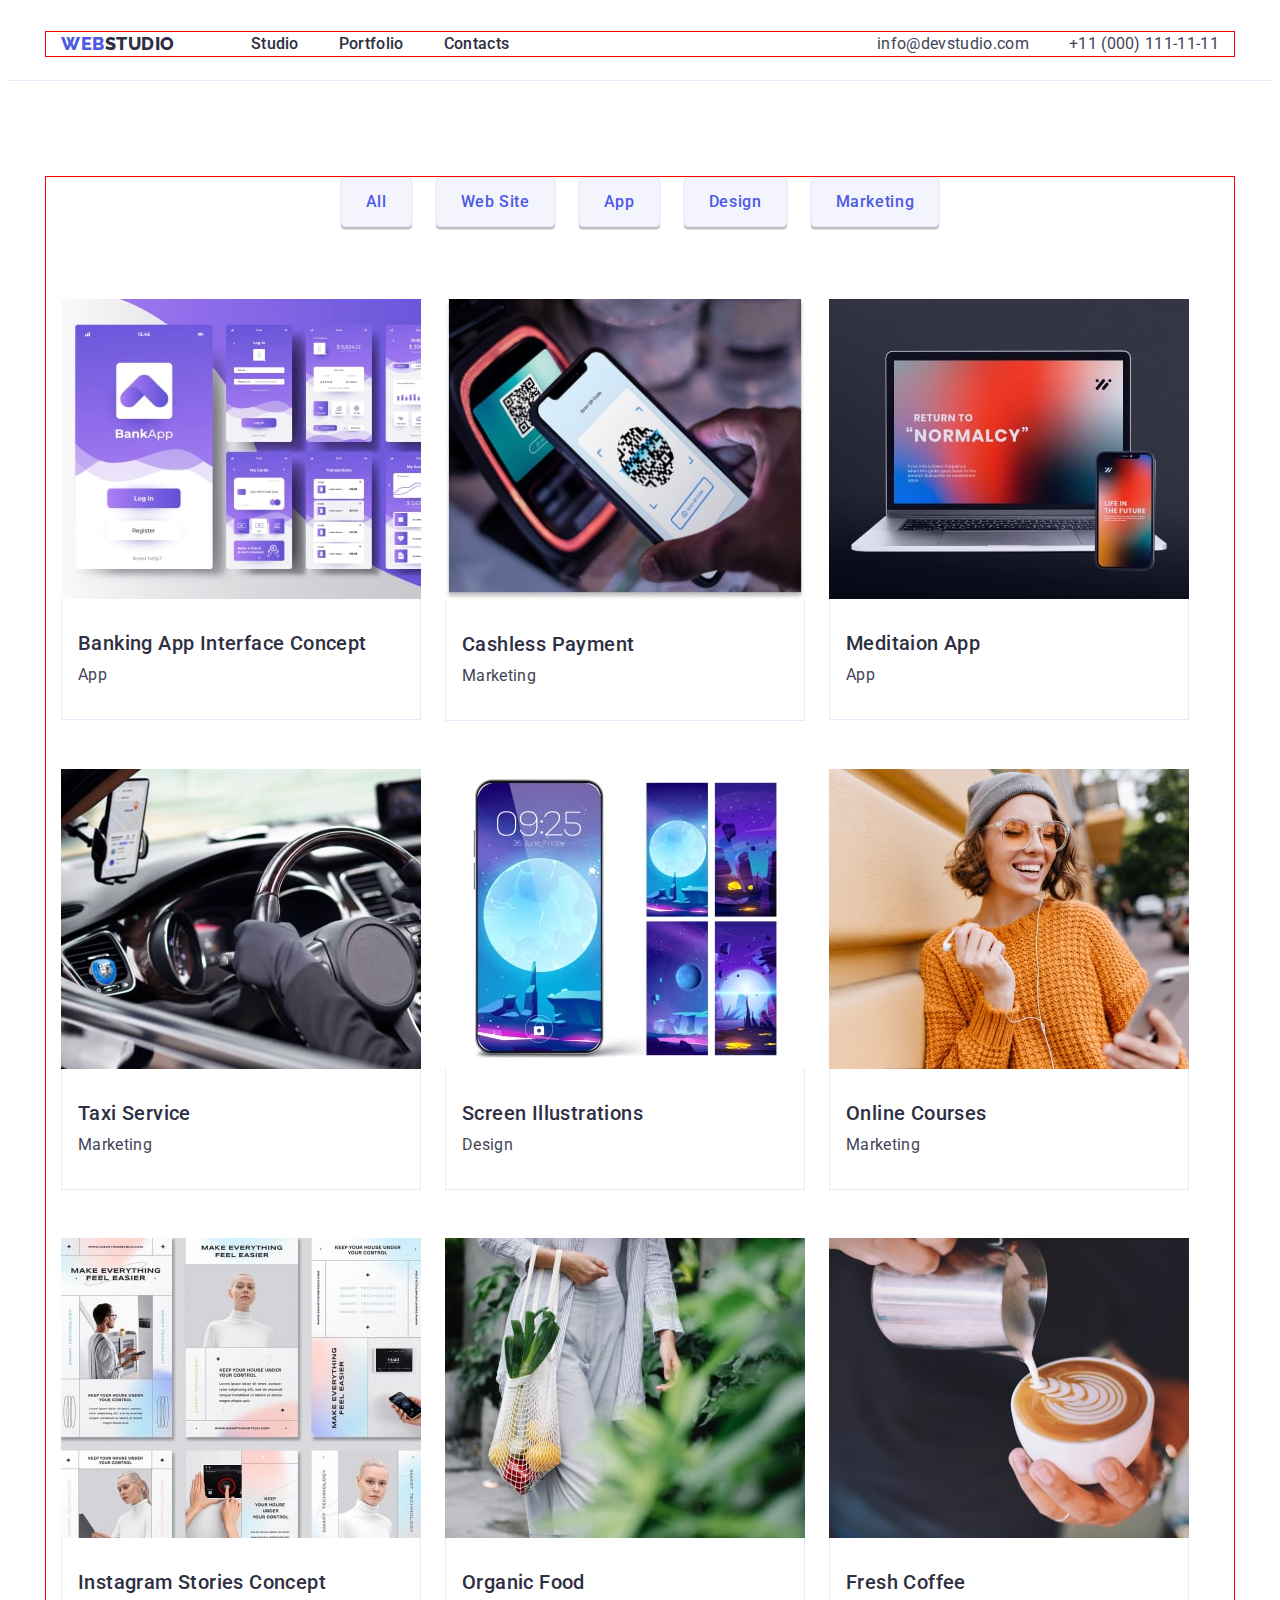
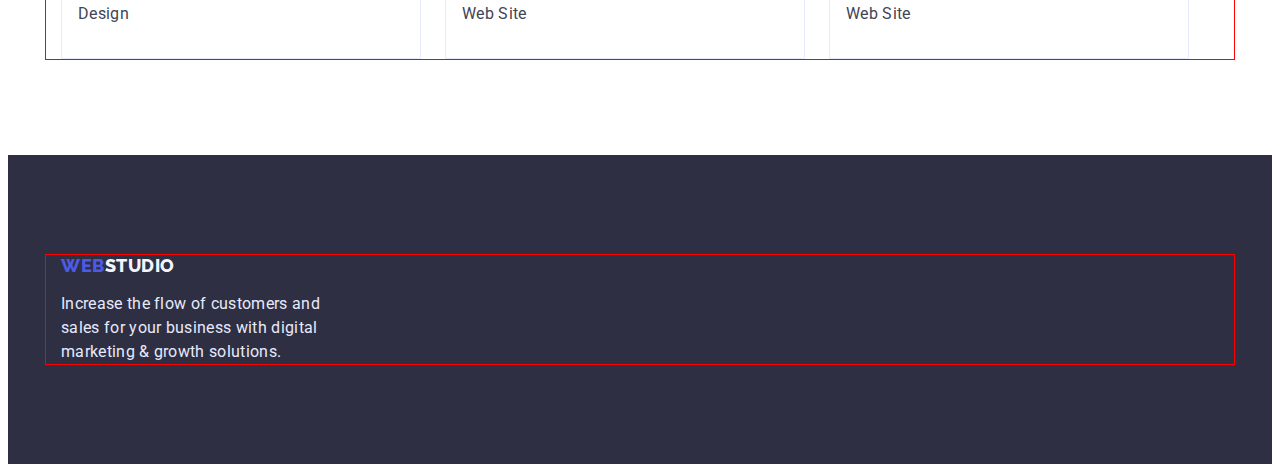
==== portfolio.html @ 4e58a126 "Initial commit" ====
<!DOCTYPE html>
<html lang="en">
	<head>
		<meta charset="UTF-8" />
		<meta http-equiv="X-UA-Compatible" content="IE=edge" />
		<meta name="viewport" content="width=device-width, initial-scale=1.0" />
		<title>Portfolio</title>
		<link rel="preconnect" href="https://fonts.googleapis.com" />
		<link rel="preconnect" href="https://fonts.gstatic.com" crossorigin />
		<link
			href="https://fonts.googleapis.com/css2?family=Raleway:wght@800&family=Roboto:wght@400;500;700;900&display=swap"
			rel="stylesheet"
		/>
		<link
			rel="stylesheet"
			href="https://cdnjs.cloudflare.com/ajax/libs/modern-normalize/1.1.0/modern-normalize.min.css"
			integrity="sha512-wpPYUAdjBVSE4KJnH1VR1HeZfpl1ub8YT/NKx4PuQ5NmX2tKuGu6U/JRp5y+Y8XG2tV+wKQpNHVUX03MfMFn9Q=="
			crossorigin="anonymous"
			referrerpolicy="no-referrer"
		/>
		<link rel="stylesheet" href="./css/styles.css" />
	</head>
	<body>
		<header class="header">
			<div class="container header-container">
				<nav class="header-navigation">
					<a href="./index.html" class="header-logo link"><span> Web</span>Studio</a>
					<ul class="header-list list">
						<li class="header-item"><a href="" class="header-item-link link heading">Studio</a></li>
						<li class="header-item"><a href="./portfolio.html" class="header-item-link link heading">Portfolio</a></li>
						<li class="header-item"><a href="" class="header-item-link link heading">Contacts</a></li>
					</ul>
				</nav>
				<address class="header-address">
					<ul class="header-list list">
						<li class="header-item">
							<a href="mailto:info@devstudio.com" class="header-link link heading">info@devstudio.com</a>
						</li>
						<li class="header-item">
							<a href="tel:+110001111111" class="header-link link heading">+11 (000) 111-11-11</a>
						</li>
					</ul>
				</address>
			</div>
		</header>

		<main>
			<!--Hero and portfolio section-->
			<h1 class="visually-hidden">Advantages</h1>
			<section class="control">
				<div class="container">
					<ul class="control-list list">
						<li class="control-item"><button type="button" class="control-item-btn btn">All</button></li>
						<li class="control-item"><button type="button" class="control-item-btn btn">Web Site</button></li>
						<li class="control-item"><button type="button" class="control-item-btn btn">App</button></li>
						<li class="control-item"><button type="button" class="control-item-btn btn">Design</button></li>
						<li class="control-item"><button type="button" class="control-item-btn btn">Marketing</button></li>
					</ul>

					<ul class="portfolio-list list">
						<li class="portfolio-item">
							<a href="" class="portfolio-item-link link">
								<img
									src="./images/portfolio-images-1.jpg"
									alt="Banking App Interface Concept"
									width="360"
									height="300"
								/>
								<div class="portfolio-item-container">
									<h2 class="portfolio-item-subtitle subtitle">Banking App Interface Concept</h2>
									<p class="portfolio-item-description">App</p></div
								>
							</a>
						</li>
						<li class="portfolio-item">
							<a href="" class="portfolio-item-link link">
								<img src="./images/portfolio-images-2.jpg" alt="Cashless Payment" width="360" height="300" />
								<div class="portfolio-item-container">
									<h2 class="portfolio-item-subtitle subtitle">Cashless Payment</h2>
									<p class="portfolio-item-description">Marketing</p></div
								>
							</a>
						</li>
						<li class="portfolio-item">
							<a href="" class="portfolio-item-link link">
								<img src="./images/portfolio-images-3.jpg" alt="Meditaion App" width="360" height="300" />
								<div class="portfolio-item-container">
									<h2 class="portfolio-item-subtitle subtitle">Meditaion App</h2>
									<p class="portfolio-item-description">App</p></div
								>
							</a>
						</li>
						<li class="portfolio-item">
							<a href="" class="portfolio-item-link link">
								<img src="./images/portfolio-images-4.jpg" alt="Taxi Service" width="360" height="300" />
								<div class="portfolio-item-container">
									<h2 class="portfolio-item-subtitle subtitle">Taxi Service</h2>
									<p class="portfolio-item-description">Marketing</p></div
								>
							</a>
						</li>
						<li class="portfolio-item">
							<a href="" class="portfolio-item-link link">
								<img src="./images/portfolio-images-5.jpg" alt="Screen Illustrations" width="360" height="300" />
								<div class="portfolio-item-container">
									<h2 class="portfolio-item-subtitle subtitle">Screen Illustrations</h2>
									<p class="portfolio-item-description">Design</p></div
								>
							</a>
						</li>
						<li class="portfolio-item">
							<a href="" class="portfolio-item-link link">
								<img src="./images/portfolio-images-6.jpg" alt="Online Courses" width="360" height="300" />
								<div class="portfolio-item-container">
									<h2 class="portfolio-item-subtitle subtitle">Online Courses</h2>
									<p class="portfolio-item-description">Marketing</p></div
								>
							</a>
						</li>
						<li class="portfolio-item">
							<a href="" class="portfolio-item-link link">
								<img src="./images/portfolio-images-7.jpg" alt="Instagram Stories Concept" width:="360" height="300"/>
								<div class="portfolio-item-container">
									<h2 class="portfolio-item-subtitle subtitle">Instagram Stories Concept</h2>
									<p class="portfolio-item-description">Design</p></div
								>
							</a>
						</li>
						<li class="portfolio-item">
							<a href="" class="portfolio-item-link link">
								<img src="./images/portfolio-images-8.jpg" alt="Organic Food" width="360" height="300" />
								<div class="portfolio-item-container">
									<h2 class="portfolio-item-subtitle subtitle">Organic Food</h2>
									<p class="portfolio-item-description">Web Site</p></div
								>
							</a>
						</li>
						<li class="portfolio-item">
							<a href="" class="portfolio-item-link link">
								<img src="./images/portfolio-images-9.jpg" alt="Fresh Coffee" width="360" height="300" />
								<div class="portfolio-item-container">
									<h2 class="portfolio-item-subtitle subtitle">Fresh Coffee</h2>
									<p class="portfolio-item-description">Web Site</p></div
								>
							</a>
						</li>
					</ul>
				</div>
			</section>
			<!--/Hero and portfolio section-->
		</main>
		<footer class="footer">
			<div class="container">
				<a href="./index.html" class="footer-logo link"><span>Web</span>Studio</a>
				<p class="footer-text">
					Increase the flow of customers and sales for your business with digital marketing & growth solutions.
				</p>
			</div>
		</footer>
	</body>
</html>
---- css/styles.css ----
:root {
	--hero-color: #ffffff;
	--main-title-color: #2e2f42;
	--main-description-color: #434455;
	--accent-color: #4d5ae5;
	--hover-focus-color: #404bbf;
	--background-color-1: #2e2f42;
	--background-color-2: #f4f4fd;
	--footer-text: #e7e9fc;
	--secondary-font: "Raleway", sans-serif;
	--margin-subtitle: 8px;
	--margin-title: 72px;
}
h1,
h2,
h3,
h4,
h5,
h6,
p {
	margin: 0;
}
ul {
	margin: 0;
	padding: 0;
}
img {
	display: block;
	max-width: 100%;
	height: auto;
}
body {
	font-family: "Roboto", sans-serif;
	color: var(--main-description-color);
}
.container {
	width: 1158px;
	margin: 0 auto;
	outline: 1px solid red;
	padding-left: 15px;
	padding-right: 15px;
}
.list {
	list-style: none;
}
.link {
	text-decoration: none;
}
.btn {
	font-family: inherit;
	font-weight: 500;
	font-size: 16px;
	line-height: 1.5;
	letter-spacing: 0.04em;
	cursor: pointer;
}
.control-item-btn:hover,
.control-item-btn:focus {
	color: var(--hero-color);
	background-color: var(--hover-focus-color);
	border: 1px solid var(--hover-focus-color);
}
.heading:hover,
.heading:focus {
	color: var(--hover-focus-color);
}
.header {
	padding: 24px 0;
	border-bottom: 1px solid var(--footer-text);
}
.header-container {
	display: flex;
	align-items: center;
}
.header-navigation {
	display: flex;
	align-items: center;
}
.header-logo {
	font-family: "Raleway", sans-serif;
	font-weight: 800;
	font-size: 18px;
	line-height: 1.33;
	letter-spacing: 0.03em;
	text-transform: uppercase;
	color: var(--main-title-color);
	margin-right: 76px;
}
.header-logo span {
	color: var(--accent-color);
}
.header-list {
	display: flex;
	gap: 40px;
}
.header-item {
}
.header-item-link {
	font-weight: 500;
	font-size: 16px;
	line-height: 1.5;
	letter-spacing: 0.02em;
	color: var(--main-title-color);
}
.header-address {
	margin-left: auto;
}
.header-link {
	font-style: normal;
	font-size: 16px;
	line-height: 1.5;
	letter-spacing: 0.02em;
	color: var(--main-description-color);
}
.title {
	font-weight: 700;
	font-size: 36px;
	line-height: 1.11;
	letter-spacing: 0.02em;
	text-transform: capitalize;
}
.subtitle {
	font-weight: 500;
	font-size: 20px;
	line-height: 1.2;
	letter-spacing: 0.02em;
}

.visually-hidden {
	position: absolute;
	width: 1px;
	height: 1px;
	margin: -1px;
	border: 0;
	padding: 0;
	white-space: nowrap;
	clip-path: inset(100%);
	clip: rect(0 0 0 0);
	overflow: hidden;
}

/* <!--Hero section--> */
.hero {
	background: var(--background-color-1);
	padding-top: 188px;
	padding-bottom: 188px;
	text-align: center;
}

.hero-subject {
	font-weight: 700;
	font-size: 56px;
	line-height: 1.07;
	letter-spacing: 0.02em;
	color: var(--hero-color);
	margin-bottom: 48px;
	width: 496px;
	margin-right: auto;
	margin-left: auto;
}
.hero-btn {
	color: var(--hero-color);
	background: var(--accent-color);
	border: none;
	box-shadow: 0px 4px 4px rgba(0, 0, 0, 0.15);
	border-radius: 4px;
	padding: 16px 32px;
	gap: 10px;
}

.hero-btn:hover,
.hero-btn:focus {
	background: var(--hover-focus-color);
}

/* <!--/Hero section--> */

/* <!--Section Advantages--> */
.advantages {
	padding: 120px 0;
}

.advantages-list {
	display: flex;
	flex-wrap: wrap;
	gap: 24px;
	padding: 0;
	list-style: none;
}

.advantages-item {
	flex-basis: calc((100% - 72px) / 4);
}

.advantages-item-subtitle {
	color: var(--main-title-color);
	margin-bottom: var(--margin-subtitle);
}
.advantages-item-description {
	font-size: 16px;
	line-height: 1.5;
	letter-spacing: 0.02em;
}
/* <!--/Section Advantages--> */

/* <!--We doing section--> */
.doing {
	padding-bottom: 120px;
}

.doing-title {
	color: var(--main-title-color);
	margin-bottom: var(--margin-title);
	text-align: center;
}
.doing-list {
	display: flex;
	align-items: center;
	gap: 24px;
}
.doing-item {
}
/* <!--/We doing section--> */

/* <!--Team section--> */
.team {
	background: var(--background-color-2);
	padding: 120px 0;
}

.team-title {
	color: var(--main-title-color);
	margin-bottom: var(--margin-title);
	text-align: center;
}
.team-list {
	display: flex;
	align-items: center;
	gap: 24px;
}
.team-item {
	background: #ffffff;
	box-shadow: 0px 1px 6px rgba(46, 47, 66, 0.08), 0px 1px 1px rgba(46, 47, 66, 0.16), 0px 2px 1px rgba(46, 47, 66, 0.08);
	border-radius: 0px 0px 4px 4px;
	text-align: center;
}
.team-item-container {
	padding: 32px 0;
}
.team-item-subtitle {
	color: var(--main-title-color);
	margin-bottom: var(--margin-subtitle);
}
.team-item-description {
	font-size: 16px;
	line-height: 1.5;
	letter-spacing: 0.02em;
}
/* <!--/Team section--> */
.footer {
	background: var(--background-color-1);
	padding: 100px 0;
}

.footer-logo {
	font-family: "Raleway", sans-serif;
	font-weight: 800;
	font-size: 18px;
	line-height: 1.17;
	letter-spacing: 0.03em;
	text-transform: uppercase;
	color: var(--background-color-2);
}

.footer-logo span {
	color: var(--accent-color);
}
.footer-text {
	font-size: 16px;
	line-height: 1.5;
	letter-spacing: 0.02em;
	color: var(--footer-text);
	width: 264px;
	margin-top: 16px;
}

/* <!--Hero and portfolio section-->*/
.control {
	padding: 96px 0;
}

.control-list {
	display: flex;
	justify-content: center;
	flex-wrap: wrap;
	align-items: center;
	gap: 24px;
	margin-bottom: var(--margin-title);
}
.control-item {
}
.control-item-btn {
	color: var(--accent-color);
	background: var(--background-color-2);
	border: 1px solid var(--footer-text);
	padding: 12px 24px;
	border-radius: 4px;
	box-shadow: 0px 3px 1px rgba(0, 0, 0, 0.1), 0px 2px 1px rgba(0, 0, 0, 0.08), 0px 2px 2px rgba(0, 0, 0, 0.12);
}

.portfolio-list {
	display: flex;
	flex-wrap: wrap;
}

.portfolio-item {
	margin-right: 24px;
	margin-bottom: 48px;
	width: 360px;
}
.portfolio-item:nth-child(3n) {
	margin-right: 0;
}
.portfolio-item:nth-last-child(-n + 3) {
	margin-bottom: 0;
}
.portfolio-item-link {
}
.portfolio-item-container {
	border: 1px solid var(--footer-text);
	border-top: none;
	padding: 32px 16px;
}
.portfolio-item-subtitle {
	color: var(--main-title-color);
	margin-bottom: var(--margin-subtitle);
}
.portfolio-item-description {
	font-size: 16px;
	line-height: 1.5;
	letter-spacing: 0.02em;
	color: var(--main-description-color);
}
/* <!--/Hero and portfolio section--> */
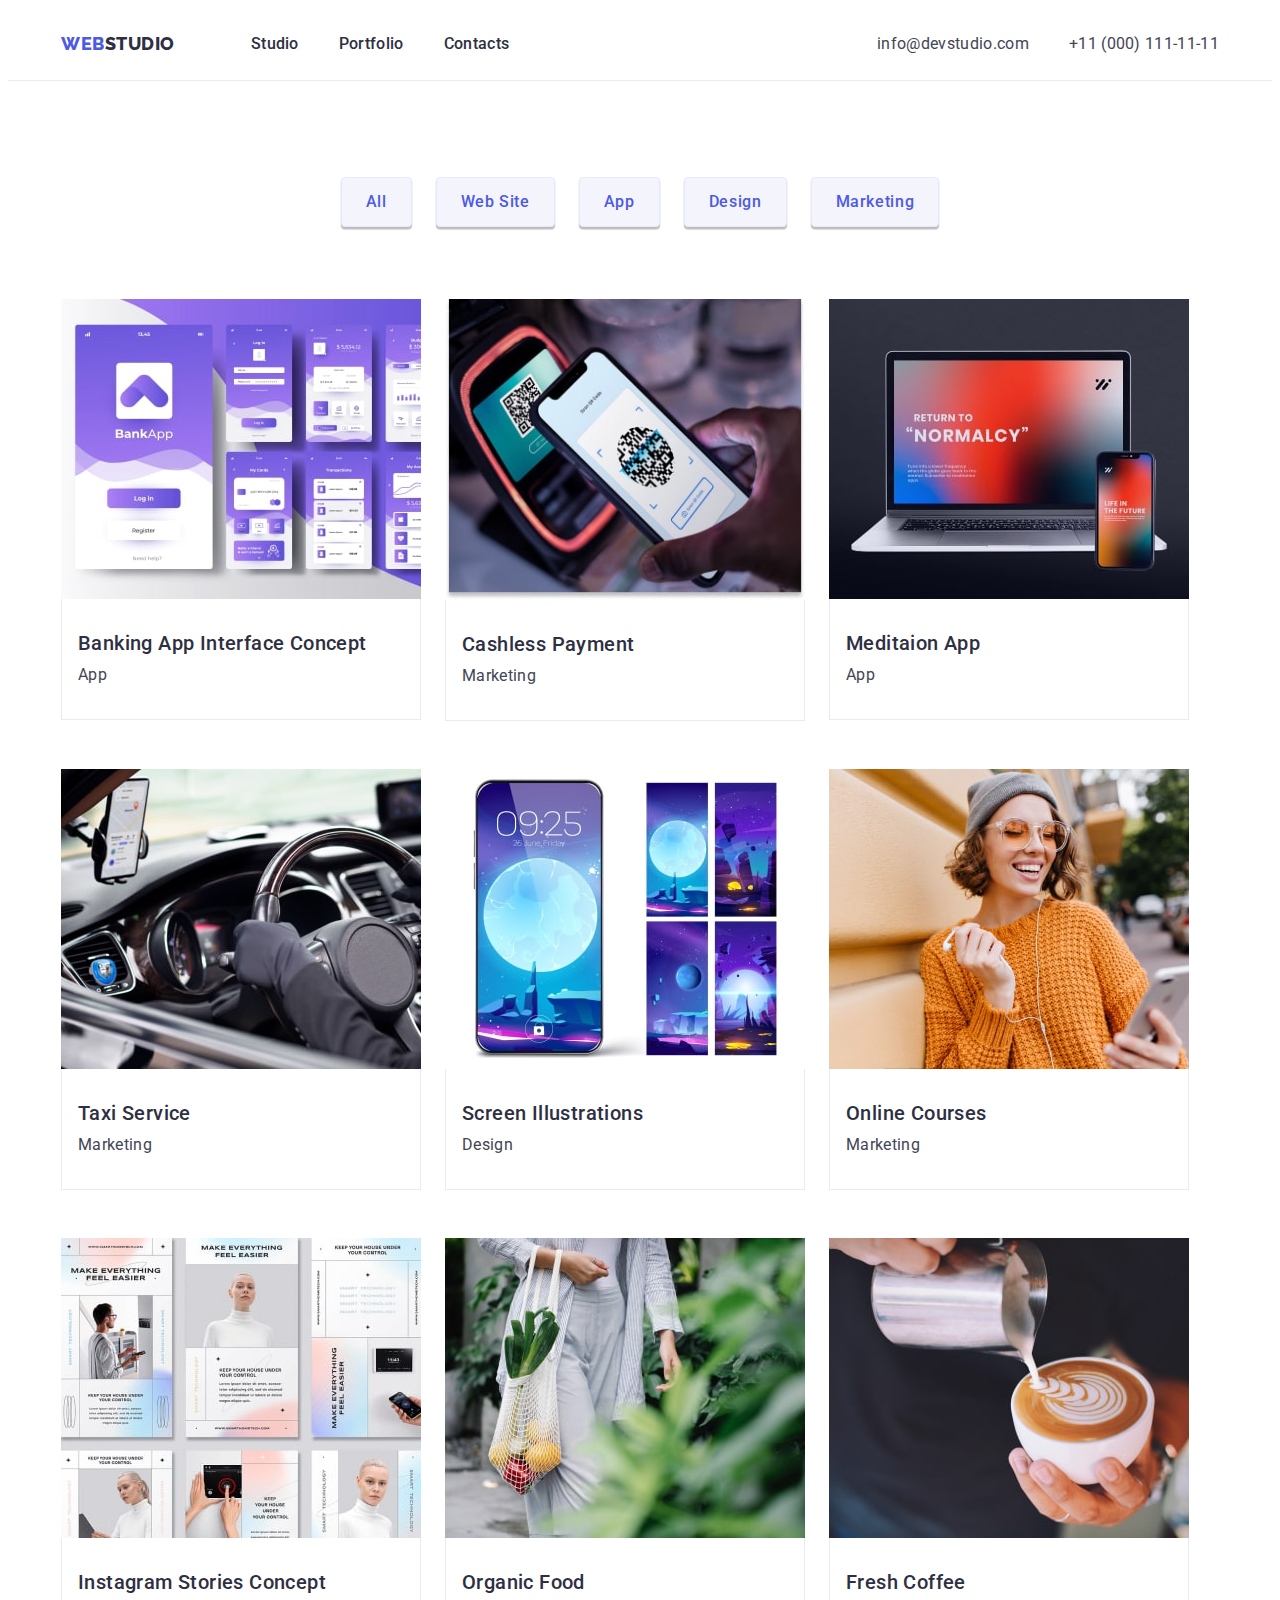
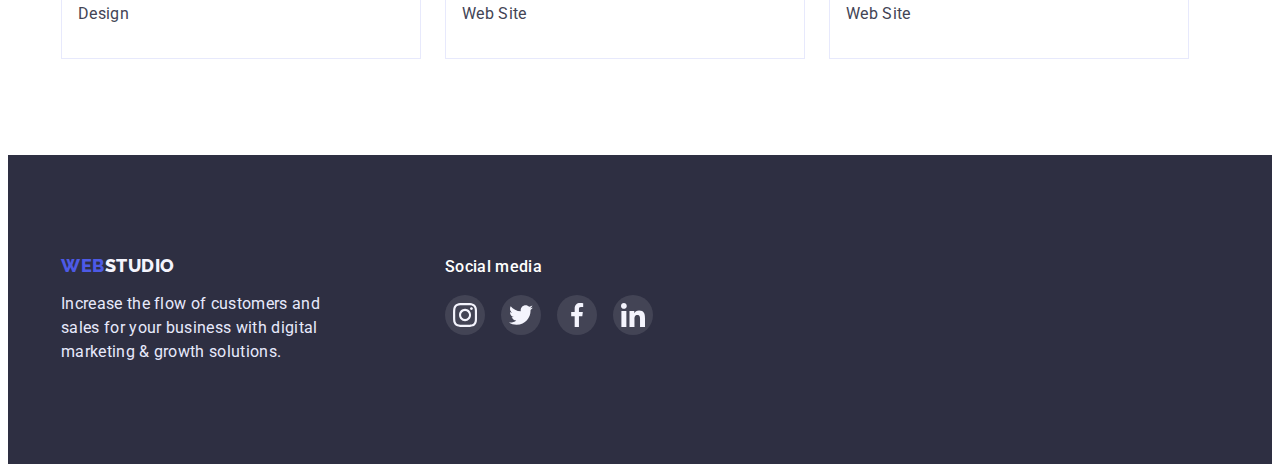
==== commit cfed8b45: "Added icons to webstudio and shadow to portfolio" ====
--- a/portfolio.html
+++ b/portfolio.html
@@ -150,11 +150,42 @@
 			<!--/Hero and portfolio section-->
 		</main>
 		<footer class="footer">
-			<div class="container">
-				<a href="./index.html" class="footer-logo link"><span>Web</span>Studio</a>
-				<p class="footer-text">
-					Increase the flow of customers and sales for your business with digital marketing & growth solutions.
-				</p>
+			<div class="container footer-container">
+				<div class="logo-container">
+					<a href="./index.html" class="footer-logo link"><span>Web</span>Studio</a>
+					<p class="footer-text">
+						Increase the flow of customers and sales for your business with digital marketing & growth solutions.
+					</p>
+				</div>
+				<div class="social-media">
+					<h3 class="footer-subject">Social media</h3>
+					<ul class="footer-list list">
+						<li class="footer-item"
+							><a href="" class="footer-link link">
+								<svg class="footer-icon" width="24" height="24">
+									<use href="./images/social-icons.svg#icon-instagram"></use>
+								</svg> </a
+						></li>
+						<li class="footer-item"
+							><a href="" class="footer-link link">
+								<svg class="footer-icon" width="24" height="24">
+									<use href="./images/social-icons.svg#icon-twitter"></use>
+								</svg> </a
+						></li>
+						<li class="footer-item"
+							><a href="" class="footer-link link">
+								<svg class="footer-icon" width="24" height="24">
+									<use href="./images/social-icons.svg#icon-facebook"></use>
+								</svg> </a
+						></li>
+						<li class="footer-item"
+							><a href="" class="footer-link link">
+								<svg class="footer-icon" width="24" height="24">
+									<use href="./images/social-icons.svg#icon-linkedin"></use>
+								</svg> </a
+						></li>
+					</ul>
+				</div>
 			</div>
 		</footer>
 	</body>
--- a/css/styles.css
+++ b/css/styles.css
@@ -36,7 +36,6 @@
 .container {
 	width: 1158px;
 	margin: 0 auto;
-	outline: 1px solid red;
 	padding-left: 15px;
 	padding-right: 15px;
 }
@@ -141,10 +140,16 @@
 
 /* <!--Hero section--> */
 .hero {
-	background: var(--background-color-1);
+	max-width: 1440px;
+	margin-left: auto;
+	margin-right: auto;
 	padding-top: 188px;
 	padding-bottom: 188px;
 	text-align: center;
+	background-image: linear-gradient(rgba(46, 47, 66, 0.7), rgba(46, 47, 66, 0.7)), url(../images/hero-br.jpg);
+	background-repeat: no-repeat;
+	background-position: center;
+	background-size: cover;
 }
 
 .hero-subject {
@@ -187,11 +192,27 @@
 	padding: 0;
 	list-style: none;
 }
+.advantages-icon {
+	display: flex;
+	flex-wrap: wrap;
+}
+.advantages-list-icon {
+}
 
 .advantages-item {
 	flex-basis: calc((100% - 72px) / 4);
 }
-
+.advantages-icon {
+	display: flex;
+	justify-content: center;
+	align-self: center;
+	background: #f4f4fd;
+	border-radius: 4px;
+	padding: 24px 100px;
+	margin-bottom: 8px;
+}
+.advantages-list-icon {
+}
 .advantages-item-subtitle {
 	color: var(--main-title-color);
 	margin-bottom: var(--margin-subtitle);
@@ -255,13 +276,91 @@
 	font-size: 16px;
 	line-height: 1.5;
 	letter-spacing: 0.02em;
+	margin-bottom: 8px;
+}
+.team-social-list {
+	display: flex;
+	justify-content: center;
+	gap: 24px;
+}
+
+.team-social-iteam {
+	width: 40px;
+	height: 40px;
+}
+.team-social-link {
+	display: flex;
+	justify-content: center;
+	align-items: center;
+	width: 100%;
+	height: 100%;
+	border-radius: 50%;
+	background-color: var(--accent-color);
+}
+.team-social-link:is(:hover, :focus) {
+	background-color: var(--hover-focus-color);
+}
+.team-social-icon {
 }
 /* <!--/Team section--> */
+
+/* <!-- Customers section --> */
+.customers {
+	padding: 120px 0;
+}
+.customers-title {
+	font-weight: 700;
+	font-size: 36px;
+	line-height: 1.11;
+	text-align: center;
+	letter-spacing: 0.02em;
+	color: var(--main-title-color);
+	margin-bottom: var(--margin-title);
+}
+.customers-list {
+	display: flex;
+	justify-content: center;
+	gap: 24px;
+}
+
+.customers-iteam {
+	width: 168px;
+	height: 88px;
+}
+.customers-iteam-link {
+	display: flex;
+	justify-content: center;
+	align-items: center;
+	width: 100%;
+	height: 100%;
+	color: #8e8f99;
+	border: 1px solid #8e8f99;
+	border-radius: 4px;
+}
+.customers-iteam-link:is(:hover, :focus) {
+	border: 1px solid var(--hover-focus-color);
+	color: var(--hover-focus-color);
+}
+
+.costomers-social-icon {
+	fill: currentColor;
+}
+.costomers-social-icon:is(:hover, :focus) {
+	color: var(--hover-focus-color);
+}
+
+/* <!-- Customers section --> */
+
 .footer {
 	background: var(--background-color-1);
 	padding: 100px 0;
 }
-
+.footer-container {
+	display: flex;
+	gap: 120px;
+}
+.logo-container {
+}
 .footer-logo {
 	font-family: "Raleway", sans-serif;
 	font-weight: 800;
@@ -283,6 +382,41 @@
 	width: 264px;
 	margin-top: 16px;
 }
+.social-media {
+}
+.footer-subject {
+	font-weight: 500;
+	font-size: 16px;
+	line-height: 1.5;
+	letter-spacing: 0.02em;
+	color: var(--hero-color);
+	margin-bottom: 16px;
+}
+.footer-list {
+	display: flex;
+	justify-content: center;
+	gap: 16px;
+	width: 208px;
+}
+
+.footer-item {
+	width: 40px;
+	height: 40px;
+}
+.footer-link {
+	display: flex;
+	justify-content: center;
+	align-items: center;
+	width: 100%;
+	height: 100%;
+	border-radius: 50%;
+	background-color: var(--main-description-color);
+}
+.footer-link:is(:hover, :focus) {
+	background-color: #31d0aa;
+}
+.footer-icon {
+}
 
 /* <!--Hero and portfolio section-->*/
 .control {
@@ -325,7 +459,14 @@
 	margin-bottom: 0;
 }
 .portfolio-item-link {
-}
+	display: block;
+}
+
+.portfolio-item-link:is(:hover, :focus) {
+	border: 1px solid #f4f4fd;
+	box-shadow: 0px 1px 6px rgba(46, 47, 66, 0.08), 0px 1px 1px rgba(46, 47, 66, 0.16), 0px 2px 1px rgba(46, 47, 66, 0.08);
+}
+
 .portfolio-item-container {
 	border: 1px solid var(--footer-text);
 	border-top: none;
